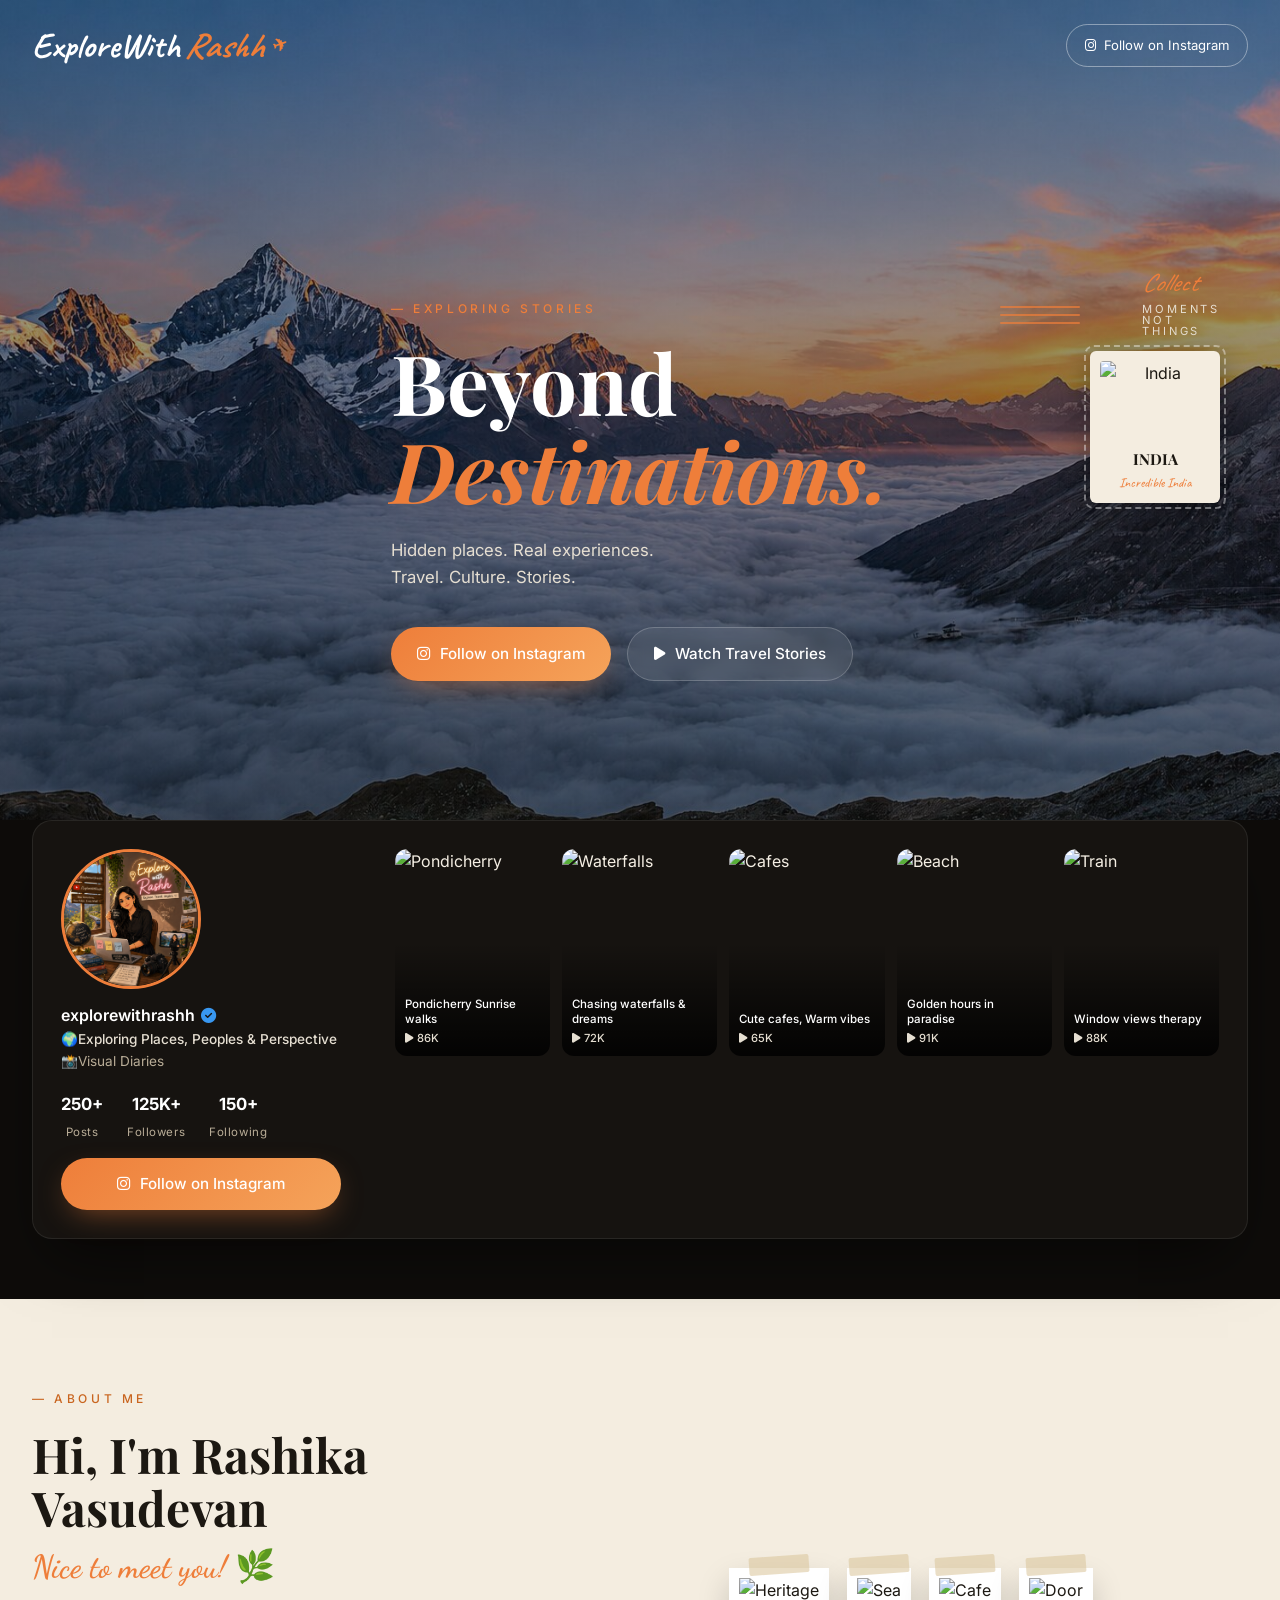
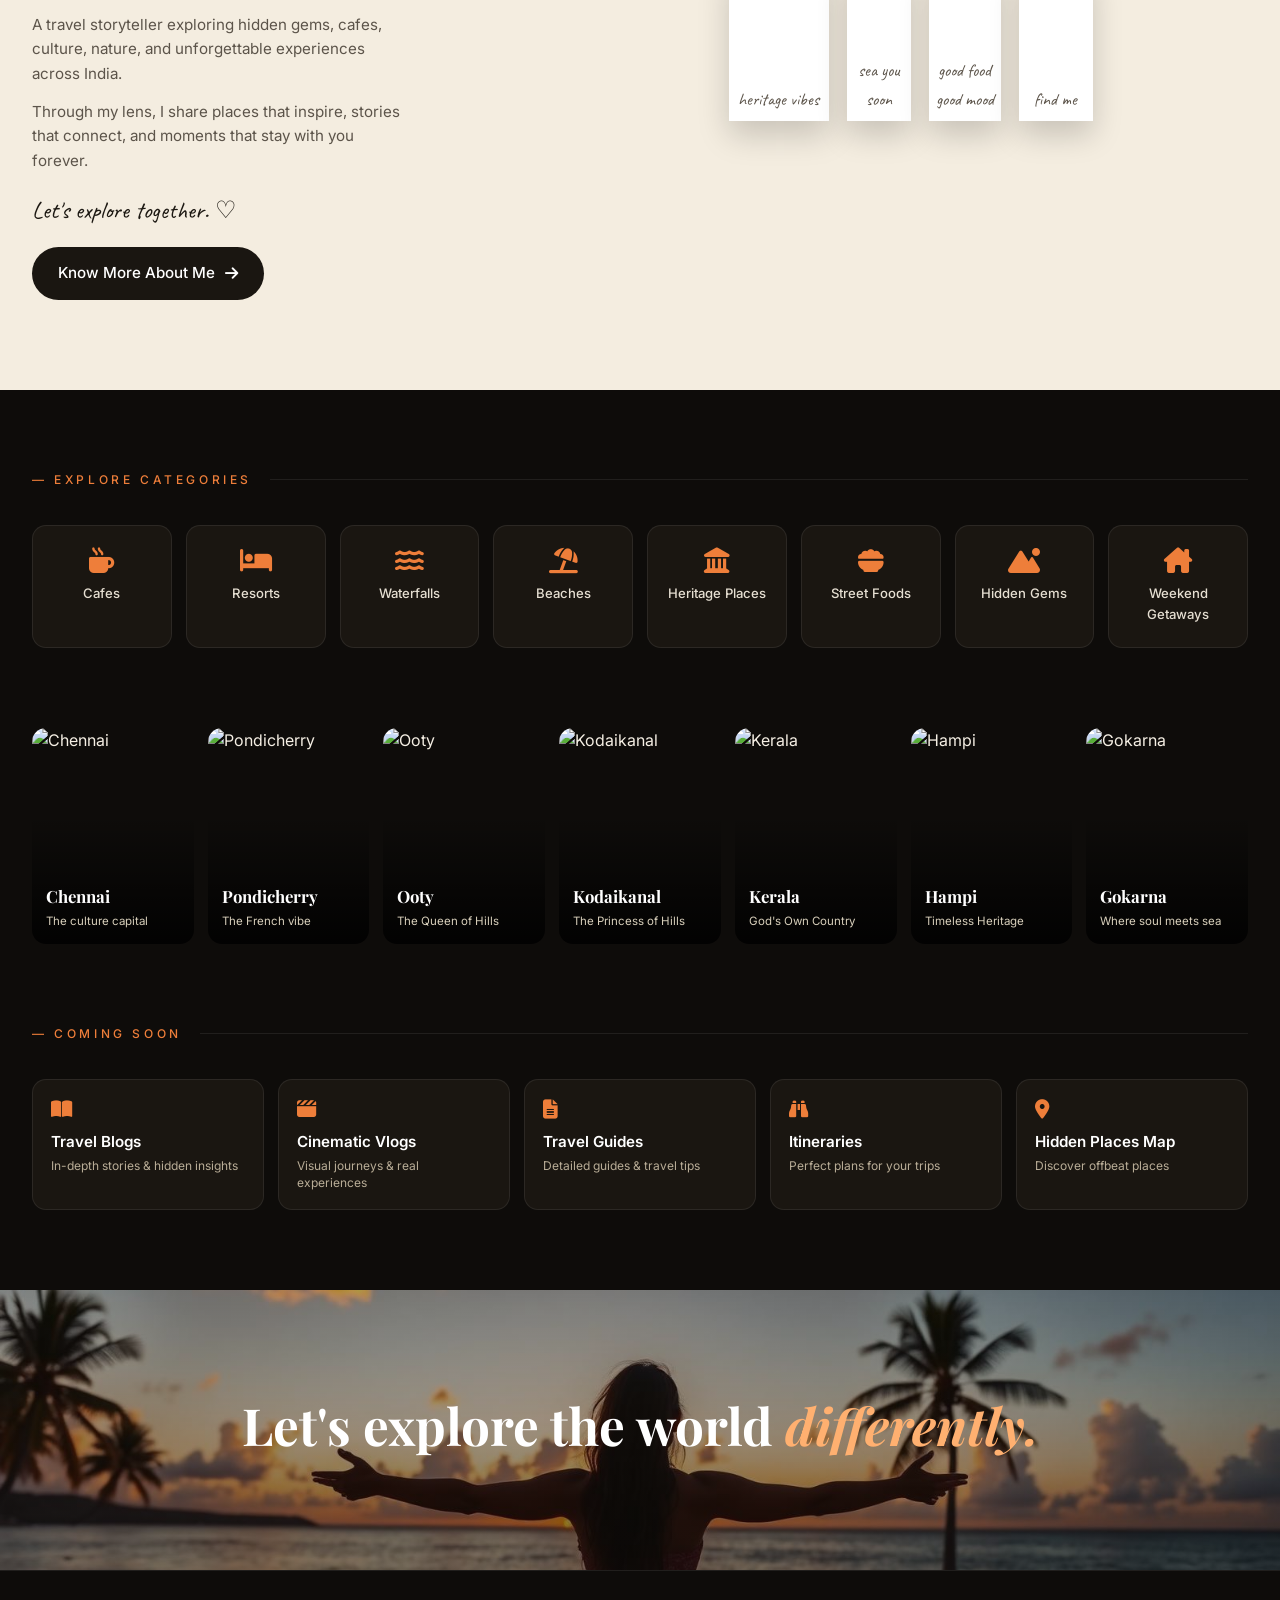
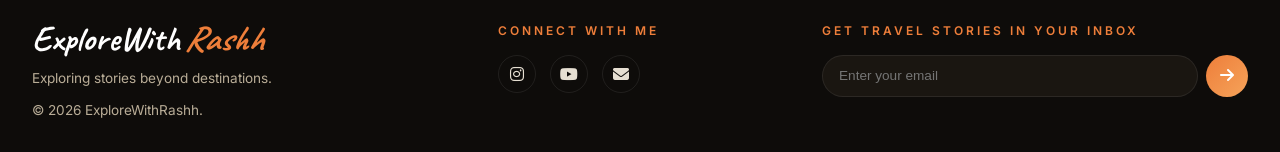
==== index.html @ 635e0f53 "Explorewithrashh first commit" ====
<!DOCTYPE html>
<html lang="en">

<head>
  <meta charset="UTF-8" />
  <meta name="viewport" content="width=device-width,initial-scale=1" />
  <title>ExploreWithRashh — Beyond Destinations</title>
  <meta name="description"
    content="Travel storyteller exploring hidden gems, cafes, culture, nature and unforgettable experiences across India." />
  <link rel="stylesheet" href="css/style.css" />
  <link rel="stylesheet" href="https://cdnjs.cloudflare.com/ajax/libs/font-awesome/6.5.0/css/all.min.css" />
</head>

<body>

  <!-- Navbar -->
  <header class="navbar">
    <div class="container nav-inner">
      <a href="index.html" class="logo">ExploreWith<span class="accent">Rashh</span><span class="plane">✈</span></a>
      <nav>
        <ul class="nav-links">
          <!-- <li><a href="index.html" class="active">HOME</a></li>
          <li><a href="pages/about.html">ABOUT</a></li>
          <li><a href="pages/destinations.html">DESTINATIONS</a></li>
          <li><a href="pages/categories.html">CATEGORIES</a></li>
          <li><a href="pages/coming-soon.html">COMING SOON</a></li>
          <li><a href="pages/contact.html">CONTACT</a></li> -->
        </ul>
      </nav>
      <a href="https://www.instagram.com/explorewithrashh" class="nav-cta"><i class="fa-brands fa-instagram"></i> Follow
        on Instagram</a>
      <button class="nav-toggle"><i class="fa-solid fa-bars"></i></button>
    </div>
  </header>

  <!-- Hero -->
  <section class="hero">
    <div class="container">
      <div class="hero-content">
        <div class="eyebrow">— Exploring Stories</div>
        <h1>Beyond <span class="italic">Destinations.</span></h1>
        <p>Hidden places. Real experiences.<br />Travel. Culture. Stories.</p>
        <div class="hero-actions">
          <a class="btn btn-primary" href="https://www.instagram.com/explorewithrashh"><i class="fa-brands fa-instagram"></i> Follow on Instagram</a>
          <a class="btn btn-ghost" href="https://www.youtube.com/@explorewithrashh" target="_blank"><i class="fa-solid fa-play"></i> Watch Travel Stories</a>
        </div>
      </div>
    </div>
    <div class="postal-lines"><span></span><span></span><span></span></div>
    <div class="hero-stamp">
      <div class="tag"><em>Collect</em><small>Moments<br />Not<br />Things</small></div>
      <div class="stamp">
        <img src="https://images.unsplash.com/photo-1564507592333-c60657eea523?w=400" alt="India" />
        <div class="label">INDIA</div>
        <div class="sublabel">Incredible India</div>
      </div>
    </div>
  </section>

  <!-- Instagram Card -->
  <section class="insta-section">
    <div class="container">
      <div class="insta-card">
        <div class="insta-profile">
          <div class="insta-avatar"><img src="./images/dp.png"
              alt="Rashh" /></div>
          <div>
            <div class="insta-handle">explorewithrashh <i class="fa-solid fa-circle-check verify"></i></div>
            <div class="insta-bio">
              <strong>🌍Exploring Places, Peoples & Perspective</strong>
              📸Visual Diaries
            </div>
          </div>
          <div class="insta-stats">
            <div><b>250+</b><span>Posts</span></div>
            <div><b>125K+</b><span>Followers</span></div>
            <div><b>150+</b><span>Following</span></div>
          </div>
          <a href="https://www.instagram.com/explorewithrashh" class="btn btn-primary insta-follow"><i class="fa-brands fa-instagram"></i> Follow on
            Instagram</a>
        </div>
        <div class="insta-grid" style="margin-left: 30px;">
          <div class="insta-tile"><img src="https://images.unsplash.com/photo-1629910020446-77e58778bd3b?q=80&w=1170&auto=format&fit=crop&ixlib=rb-4.1.0&ixid=M3wxMjA3fDB8MHxwaG90by1wYWdlfHx8fGVufDB8fHx8fA%3D%3D"
              alt="Pondicherry" />
            <div class="caption">Pondicherry Sunrise walks<div class="plays"><i class="fa-solid fa-play"></i> 86K</div>
            </div>
          </div>
          <div class="insta-tile"><img src="https://images.unsplash.com/photo-1432405972618-c60b0225b8f9?w=400"
              alt="Waterfalls" />
            <div class="caption">Chasing waterfalls & dreams<div class="plays"><i class="fa-solid fa-play"></i> 72K
              </div>
            </div>
          </div>
          <div class="insta-tile"><img src="https://images.unsplash.com/photo-1502602898657-3e91760cbb34?w=400"
              alt="Cafes" />
            <div class="caption">Cute cafes, Warm vibes<div class="plays"><i class="fa-solid fa-play"></i> 65K</div>
            </div>
          </div>
          <div class="insta-tile"><img src="https://images.unsplash.com/photo-1507525428034-b723cf961d3e?w=400"
              alt="Beach" />
            <div class="caption">Golden hours in paradise<div class="plays"><i class="fa-solid fa-play"></i> 91K</div>
            </div>
          </div>
          <div class="insta-tile"><img src="https://images.unsplash.com/photo-1474487548417-781cb71495f3?w=400"
              alt="Train" />
            <div class="caption">Window views therapy<div class="plays"><i class="fa-solid fa-play"></i> 88K</div>
            </div>
          </div>
        </div>
      </div>
    </div>
  </section>

  <!-- About -->
  <section class="about">
    <div class="container about-grid">
      <div>
        <div class="eyebrow" style="color:#c9651f">— About Me</div>
        <h2>Hi, I'm Rashika Vasudevan</h2>
        <div class="script">Nice to meet you! 🌿</div>
        <p>A travel storyteller exploring hidden gems, cafes, culture, nature, and unforgettable experiences across
          India.</p>
        <p>Through my lens, I share places that inspire, stories that connect, and moments that stay with you forever.
        </p>
        <div class="lets">Let's explore together. ♡</div>
        <a href="pages/about.html" class="btn btn-dark">Know More About Me <i class="fa-solid fa-arrow-right"></i></a>
      </div>
      <div class="polaroid-stack">
        <div class="polaroid" style="--r:-5deg"><img
            src="https://images.unsplash.com/photo-1582510003544-4d00b7f74220?w=400" alt="Heritage" />
          <div class="cap">heritage vibes</div>
        </div>
        <div class="polaroid" style="--r:3deg"><img
            src="https://images.unsplash.com/photo-1466442929976-97f336a657be?w=400" alt="Sea" />
          <div class="cap">sea you soon</div>
        </div>
        <div class="polaroid" style="--r:-2deg"><img
            src="https://images.unsplash.com/photo-1509042239860-f550ce710b93?w=400" alt="Cafe" />
          <div class="cap">good food good mood</div>
        </div>
        <div class="polaroid" style="--r:5deg"><img
            src="https://images.unsplash.com/photo-1528127269322-539801943592?w=400" alt="Door" />
          <div class="cap">find me</div>
        </div>
      </div>
    </div>
  </section>

  <!-- Categories -->
  <section class="section-dark">
    <div class="container">
      <div class="section-head"><span class="label">— Explore Categories</span><span class="line"></span></div>
      <div class="cat-grid">
        <div class="cat"><i class="fa-solid fa-mug-hot icon"></i>
          <div class="name">Cafes</div>
        </div>
        <div class="cat"><i class="fa-solid fa-bed icon"></i>
          <div class="name">Resorts</div>
        </div>
        <div class="cat"><i class="fa-solid fa-water icon"></i>
          <div class="name">Waterfalls</div>
        </div>
        <div class="cat"><i class="fa-solid fa-umbrella-beach icon"></i>
          <div class="name">Beaches</div>
        </div>
        <div class="cat"><i class="fa-solid fa-landmark icon"></i>
          <div class="name">Heritage Places</div>
        </div>
        <div class="cat"><i class="fa-solid fa-bowl-food icon"></i>
          <div class="name">Street Foods</div>
        </div>
        <div class="cat"><i class="fa-solid fa-mountain-sun icon"></i>
          <div class="name">Hidden Gems</div>
        </div>
        <div class="cat"><i class="fa-solid fa-house-chimney icon"></i>
          <div class="name">Weekend Getaways</div>
        </div>
      </div>
    </div>
  </section>

  <!-- Featured Destinations -->
  <section class="section-dark" style="padding-top:0">
    <div class="container">
      <!-- <div class="section-head"><span class="label">— Featured Destinations</span><span class="line"></span><a
          href="pages/destinations.html" class="more">View all destinations →</a></div> -->
          <!-- <div class="section-head"><span class="label">— Featured Destinations</span><span class="line"></span><a
          href="#" class="more">View all destinations →</a></div> -->
      <div class="dest-grid">
        <div class="dest"><img src="https://images.unsplash.com/photo-1582510003544-4d00b7f74220?w=600" alt="Chennai" />
          <div class="info">
            <h4>Chennai</h4>
            <p>The culture capital</p>
          </div>
        </div>
        <div class="dest"><img src="https://images.unsplash.com/photo-1582719471384-894fbb16e074?w=600"
            alt="Pondicherry" />
          <div class="info">
            <h4>Pondicherry</h4>
            <p>The French vibe</p>
          </div>
        </div>
        <div class="dest"><img src="https://images.unsplash.com/photo-1591389703635-e15a07b842d7?w=600" alt="Ooty" />
          <div class="info">
            <h4>Ooty</h4>
            <p>The Queen of Hills</p>
          </div>
        </div>
        <div class="dest"><img src="https://images.unsplash.com/photo-1469474968028-56623f02e42e?w=600"
            alt="Kodaikanal" />
          <div class="info">
            <h4>Kodaikanal</h4>
            <p>The Princess of Hills</p>
          </div>
        </div>
        <div class="dest"><img src="https://images.unsplash.com/photo-1602216056096-3b40cc0c9944?w=600" alt="Kerala" />
          <div class="info">
            <h4>Kerala</h4>
            <p>God's Own Country</p>
          </div>
        </div>
        <div class="dest"><img src="https://images.unsplash.com/photo-1564507592333-c60657eea523?w=600" alt="Hampi" />
          <div class="info">
            <h4>Hampi</h4>
            <p>Timeless Heritage</p>
          </div>
        </div>
        <div class="dest"><img src="https://images.unsplash.com/photo-1507525428034-b723cf961d3e?w=600" alt="Gokarna" />
          <div class="info">
            <h4>Gokarna</h4>
            <p>Where soul meets sea</p>
          </div>
        </div>
      </div>
    </div>
  </section>

  <!-- Coming Soon -->
  <section class="section-dark" style="padding-top:0">
    <div class="container">
      <div class="section-head"><span class="label">— Coming Soon</span><span class="line"></span></div>
      <div class="cs-grid">
        <div class="cs"><i class="fa-solid fa-book-open icon"></i>
          <h5>Travel Blogs</h5>
          <p>In-depth stories & hidden insights</p>
        </div>
        <div class="cs"><i class="fa-solid fa-clapperboard icon"></i>
          <h5>Cinematic Vlogs</h5>
          <p>Visual journeys & real experiences</p>
        </div>
        <div class="cs"><i class="fa-solid fa-file-lines icon"></i>
          <h5>Travel Guides</h5>
          <p>Detailed guides & travel tips</p>
        </div>
        <div class="cs"><i class="fa-solid fa-binoculars icon"></i>
          <h5>Itineraries</h5>
          <p>Perfect plans for your trips</p>
        </div>
        <div class="cs"><i class="fa-solid fa-location-dot icon"></i>
          <h5>Hidden Places Map</h5>
          <p>Discover offbeat places</p>
        </div>
      </div>
    </div>
  </section>

  <!-- Big CTA Banner -->
  <section class="cta-banner">
    <div>
      <h2>Let's explore the world <span class="italic">differently.</span></h2>
      <!-- <a href="#" class="btn btn-primary">Join the Journey</a> -->
    </div>
  </section>

  <!-- Footer -->
  <footer class="footer">
    <div class="container footer-grid">
      <div>
        <a class="logo">ExploreWith<span class="accent">Rashh</span></a>
        <p class="tag">Exploring stories beyond destinations.</p>
        <p class="tag">© 2026 ExploreWithRashh.</p>
      </div>
      <div>
        <h6>Connect With Me</h6>
        <div class="socials">
          <a href="https://www.instagram.com/explorewithrashh" target="_blank">
            <i class="fa-brands fa-instagram"></i>
          </a>
          <a href="https://www.youtube.com/@explorewithrashh" target="_blank">
            <i class="fa-brands fa-youtube"></i>
          </a>
          <a href="mailto:explorewithrashh@gmail.com">
            <i class="fa-solid fa-envelope"></i>
          </a>
        </div>
      </div>
      <div>
        <h6>Get Travel Stories In Your Inbox</h6>
        <form class="newsletter">
          <input type="email" placeholder="Enter your email" required />
          <button type="submit"><i class="fa-solid fa-arrow-right"></i></button>
        </form>
      </div>
    </div>
  </footer>

  <script src="js/script.js"></script>
</body>

</html>
---- css/style.css ----
/* ===== ExploreWithRashh — Travel Blog ===== */
@import url('https://fonts.googleapis.com/css2?family=Playfair+Display:ital,wght@0,400;0,700;0,900;1,400;1,700&family=Inter:wght@300;400;500;600;700&family=Caveat:wght@400;600;700&family=Dancing+Script:wght@600;700&display=swap');

:root {
  --bg-dark: #0e0c0a;
  --bg-dark-2: #15110d;
  --bg-cream: #f4ede0;
  --bg-cream-2: #ece3d2;
  --text-light: #f5efe4;
  --text-muted: #b9ad97;
  --text-dark: #1c1812;
  --text-dark-muted: #5c544a;
  --accent: #ee7e3a;
  --accent-2: #f5a35a;
  --accent-glow: #ffb070;
  --gradient-accent: linear-gradient(135deg, #ee7e3a 0%, #f5a35a 100%);
  --border-dark: rgba(255, 255, 255, .08);
  --border-cream: rgba(0, 0, 0, .08);
  --radius: 14px;
}

* {
  box-sizing: border-box;
  margin: 0;
  padding: 0
}

html {
  scroll-behavior: smooth
}

body {
  font-family: 'Inter', sans-serif;
  background: var(--bg-dark);
  color: var(--text-light);
  line-height: 1.6;
  overflow-x: hidden
}

img {
  max-width: 100%;
  display: block
}

a {
  color: inherit;
  text-decoration: none
}

.container {
  max-width: 1280px;
  margin: 0 auto;
  padding: 0 32px
}

/* ===== Logo (signature look like reference) ===== */
.logo {
  font-family: 'Caveat', cursive;
    font-size: 35px;
  font-weight: 700;
  color: #fff;
  display: inline-flex;
  align-items: center;
  gap: 4px;
  line-height: 1
}

.logo .accent {
  color: var(--accent);
  font-style: italic
}

.logo .plane {
  font-size: 1.1rem;
  display: inline-block;
  transform: rotate(-20deg);
  margin-left: 6px;
  color: var(--accent)
}

/* ===== Navbar ===== */
.navbar {
  position: absolute;
  top: 0;
  left: 0;
  right: 0;
  z-index: 50;
  padding: 24px 0
}

.nav-inner {
  display: flex;
  align-items: center;
  justify-content: space-between;
  gap: 24px
}

.nav-links {
  display: flex;
  gap: 36px;
  list-style: none;
  font-size: .85rem;
  font-weight: 500;
  letter-spacing: .12em
}

.nav-links a {
  color: #e6dfd2;
  transition: color .25s;
  position: relative;
  padding-bottom: 6px
}

.nav-links a.active,
.nav-links a:hover {
  color: #fff
}

.nav-links a.active::after {
  content: '';
  position: absolute;
  left: 0;
  right: 0;
  bottom: 0;
  height: 2px;
  background: var(--accent);
  border-radius: 2px
}

.nav-cta {
  display: inline-flex;
  align-items: center;
  gap: 8px;
  border: 1px solid rgba(255, 255, 255, .4);
  padding: 10px 18px;
  border-radius: 999px;
  font-size: .82rem;
  color: #fff;
  transition: all .25s
}

.nav-cta:hover {
  background: #fff;
  color: #000
}

.nav-toggle {
  display: none;
  background: none;
  border: none;
  color: #fff;
  font-size: 1.5rem;
  cursor: pointer
}

/* ===== Hero ===== */
.hero {
  position: relative;
  min-height: 100vh;
  background: linear-gradient(180deg, rgba(14, 12, 10, .35) 0%, rgba(14, 12, 10, .55) 100%), url('../images/hero.jpg') center/cover no-repeat;
  display: flex;
  align-items: center;
  padding: 140px 0 60px
}

.hero-content {
  max-width: 620px
}

.eyebrow {
  font-size: .75rem;
  letter-spacing: .3em;
  color: var(--accent);
  text-transform: uppercase;
  margin-bottom: 20px;
  font-weight: 500
}

.hero h1 {
  font-family: 'Playfair Display', serif;
  font-size: clamp(3rem, 6.5vw, 5.5rem);
  font-weight: 700;
  line-height: 1.05;
  color: #fff;
  margin-bottom: 24px
}

.hero h1 .italic {
  font-style: italic;
  color: var(--accent);
  font-weight: 700;
  display: block
}

.hero p {
  font-size: 1.05rem;
  color: #e6dfd2;
  margin-bottom: 36px;
  max-width: 480px
}

.hero-actions {
  display: flex;
  flex-wrap: wrap;
  gap: 16px
}

.btn {
  display: inline-flex;
  align-items: center;
  gap: 10px;
  padding: 14px 26px;
  border-radius: 999px;
  font-size: .95rem;
  font-weight: 500;
  cursor: pointer;
  border: none;
  transition: transform .25s, box-shadow .25s, background .25s
}

.btn-primary {
  background: var(--gradient-accent);
  color: #fff;
  box-shadow: 0 10px 30px -10px rgba(238, 126, 58, .55)
}

.btn-primary:hover {
  transform: translateY(-2px);
  box-shadow: 0 14px 36px -10px rgba(238, 126, 58, .7)
}

.btn-ghost {
  background: rgba(255, 255, 255, .08);
  color: #fff;
  border: 1px solid rgba(255, 255, 255, .2);
  backdrop-filter: blur(8px)
}

.btn-ghost:hover {
  background: rgba(255, 255, 255, .18)
}

.btn-dark {
  background: #1a1611;
  color: #fff
}

.btn-dark:hover {
  background: #000
}

/* Stamp + tagline */
.hero-stamp {
  position: absolute;
  right: 60px;
  top: 30%;
  display: flex;
  flex-direction: column;
  align-items: flex-end;
  gap: 14px;
  color: #fff
}

.hero-stamp .tag {
  font-family: 'Caveat', cursive;
  font-size: 1.6rem;
  color: var(--accent);
  line-height: 1
}

.hero-stamp .tag small {
  display: block;
  font-family: 'Inter', sans-serif;
  font-size: .7rem;
  color: #e6dfd2;
  letter-spacing: .25em;
  margin-top: 8px;
  text-transform: uppercase
}

.stamp {
  width: 130px;
  background: #f4ede0;
  color: #1c1812;
  border-radius: 6px;
  padding: 10px;
  text-align: center;
  box-shadow: 0 8px 30px rgba(0, 0, 0, .4);
  position: relative
}

.stamp::before {
  content: '';
  position: absolute;
  inset: -6px;
  border: 2px dashed rgba(255, 255, 255, .4);
  border-radius: 10px;
  pointer-events: none
}

.stamp img {
  border-radius: 4px;
  height: 80px;
  object-fit: cover;
  width: 100%
}

.stamp .label {
  font-family: 'Playfair Display', serif;
  font-weight: 700;
  font-size: .95rem;
  margin-top: 6px
}

.stamp .sublabel {
  font-family: 'Caveat', cursive;
  font-size: .85rem;
  color: var(--accent)
}

.postal-lines {
  position: absolute;
  right: 200px;
  top: 34%;
  display: flex;
  flex-direction: column;
  gap: 6px
}

.postal-lines span {
  width: 80px;
  height: 2px;
  background: var(--accent);
  border-radius: 2px;
  opacity: .7
}

/* ===== Instagram Card ===== */
.insta-section {
  background: var(--bg-dark);
  padding: 0 0 60px;
  margin-top: -80px;
  position: relative;
  z-index: 10
}

.insta-card {
  background: #161310;
  border: 1px solid var(--border-dark);
  border-radius: 20px;
  padding: 28px;
  display: grid;
  grid-template-columns: 280px 1fr;
  gap: 24px;
  box-shadow: 0 30px 60px -20px rgba(0, 0, 0, .6)
}

.insta-profile {
  display: flex;
  flex-direction: column;
  align-items: flex-start;
  gap: 14px
}

.insta-avatar {
  width: 50%;
  height: 50%;
  border-radius: 50%;
  border: 3px solid var(--accent);
  overflow: hidden
}

.insta-avatar img {
  width: 100%;
  height: 100%;
  object-fit: cover
}

.insta-handle {
  display: flex;
  align-items: center;
  gap: 6px;
  font-weight: 600;
  color: #fff
}

.insta-handle .verify {
  color: #3897f0;
  font-size: .95rem
}

.insta-bio {
  font-size: .85rem;
  color: var(--text-muted);
  line-height: 1.5
}

.insta-bio strong {
  display: block;
  color: #e6dfd2;
  font-weight: 500;
  margin-bottom: 2px
}

.insta-stats {
  display: flex;
  gap: 24px;
  margin-top: 6px
}

.insta-stats div {
  text-align: center
}

.insta-stats b {
  display: block;
  color: #fff;
  font-size: 1.05rem
}

.insta-stats span {
  font-size: .72rem;
  color: var(--text-muted);
  letter-spacing: .05em
}

.insta-follow {
  width: 100%;
  justify-content: center;
  margin-top: auto
}

.insta-grid {
  display: grid;
  grid-template-columns: repeat(5, 1fr);
  gap: 12px
}

.insta-tile {
  position: relative;
  border-radius: 12px;
  overflow: hidden;
  aspect-ratio: 3/4;
  cursor: pointer
}

.insta-tile img {
  width: 100%;
  height: 100%;
  object-fit: cover;
  transition: transform .5s
}

.insta-tile:hover img {
  transform: scale(1.08)
}

.insta-tile::after {
  content: '';
  position: absolute;
  inset: 0;
  background: linear-gradient(180deg, transparent 45%, rgba(0, 0, 0, .85) 100%)
}

.insta-tile .caption {
  position: absolute;
  left: 10px;
  right: 10px;
  bottom: 10px;
  z-index: 2;
  color: #fff;
  font-size: .72rem;
  line-height: 1.3;
  font-weight: 500
}

.insta-tile .plays {
  display: flex;
  align-items: center;
  gap: 4px;
  font-size: .7rem;
  color: #e6dfd2;
  margin-top: 4px
}

/* ===== About section ===== */
.about {
  background: var(--bg-cream);
  color: var(--text-dark);
  padding: 90px 0;
  position: relative
}

.about-grid {
  display: grid;
  grid-template-columns: 1fr 1.4fr;
  gap: 60px;
  align-items: center
}

.about h2 {
  font-family: 'Playfair Display', serif;
  font-size: 3rem;
  font-weight: 700;
  line-height: 1.1;
  margin-bottom: 8px
}

.about .script {
  font-family: 'Dancing Script', cursive;
  font-size: 2rem;
  color: var(--accent);
  font-weight: 600;
  margin-bottom: 20px;
  display: inline-block
}

.about p {
  font-size: .95rem;
  color: var(--text-dark-muted);
  margin-bottom: 14px;
  max-width: 380px
}

.about .lets {
  font-family: 'Caveat', cursive;
  font-size: 1.5rem;
  color: var(--text-dark);
  margin: 18px 0 18px
}

.polaroid-stack {
  position: relative;
  display: flex;
  gap: 18px;
  flex-wrap: wrap;
  justify-content: center
}

.polaroid {
  background: #fff;
  padding: 10px 10px 36px;
  box-shadow: 0 14px 30px rgba(0, 0, 0, .18);
  transform: rotate(var(--r, -3deg));
  transition: transform .4s;
  position: relative;
  max-width: 230px
}

.polaroid:hover {
  transform: rotate(0) scale(1.04);
  z-index: 5
}

.polaroid img {
  aspect-ratio: 3/4;
  object-fit: cover;
  width: 100%
}

.polaroid .cap {
  position: absolute;
  bottom: 8px;
  left: 0;
  right: 0;
  text-align: center;
  font-family: 'Caveat', cursive;
  font-size: 1.1rem;
  color: #5c544a
}

.polaroid::before {
  content: '';
  position: absolute;
  top: -12px;
  left: 50%;
  transform: translateX(-50%) rotate(-4deg);
  width: 60px;
  height: 18px;
  background: rgba(220, 200, 160, .6);
  border-radius: 2px
}

/* ===== Categories ===== */
.section-dark {
  background: var(--bg-dark);
  padding: 80px 0
}

.section-head {
  display: flex;
  align-items: center;
  gap: 18px;
  margin-bottom: 36px
}

.section-head .label {
  font-size: .75rem;
  letter-spacing: .3em;
  color: var(--accent);
  text-transform: uppercase;
  font-weight: 500;
  white-space: nowrap
}

.section-head .line {
  flex: 1;
  height: 1px;
  background: var(--border-dark)
}

.section-head .more {
  font-size: .85rem;
  color: var(--text-muted)
}

.section-head .more:hover {
  color: var(--accent)
}

.cat-grid {
  display: grid;
  grid-template-columns: repeat(8, 1fr);
  gap: 14px
}

.cat {
  background: #1a1611;
  border: 1px solid var(--border-dark);
  border-radius: 14px;
  padding: 22px 10px;
  text-align: center;
  transition: all .3s;
  cursor: pointer
}

.cat:hover {
  border-color: var(--accent);
  transform: translateY(-4px);
  box-shadow: 0 12px 30px -10px rgba(238, 126, 58, .3)
}

.cat .icon {
  font-size: 1.6rem;
  color: var(--accent);
  margin-bottom: 10px;
  display: block
}

.cat .name {
  font-size: .82rem;
  color: #e6dfd2;
  font-weight: 500
}

/* ===== Destinations ===== */
.dest-grid {
  display: grid;
  grid-template-columns: repeat(7, 1fr);
  gap: 14px
}

.dest {
  position: relative;
  border-radius: 14px;
  overflow: hidden;
  aspect-ratio: 3/4;
  cursor: pointer
}

.dest img {
  width: 100%;
  height: 100%;
  object-fit: cover;
  transition: transform .6s
}

.dest:hover img {
  transform: scale(1.08)
}

.dest::after {
  content: '';
  position: absolute;
  inset: 0;
  background: linear-gradient(180deg, transparent 40%, rgba(0, 0, 0, .85))
}

.dest .info {
  position: absolute;
  left: 14px;
  right: 14px;
  bottom: 14px;
  z-index: 2;
  color: #fff
}

.dest .info h4 {
  font-family: 'Playfair Display', serif;
  font-size: 1.05rem;
  margin-bottom: 2px
}

.dest .info p {
  font-size: .72rem;
  color: #d8cfbb
}

/* ===== Coming Soon ===== */
.cs-grid {
  display: grid;
  grid-template-columns: repeat(5, 1fr);
  gap: 14px
}

.cs {
  background: #1a1611;
  border: 1px solid var(--border-dark);
  border-radius: 14px;
  padding: 18px;
  transition: border-color .3s
}

.cs:hover {
  border-color: var(--accent)
}

.cs .icon {
  color: var(--accent);
  font-size: 1.2rem;
  margin-bottom: 10px
}

.cs h5 {
  font-size: .95rem;
  color: #fff;
  margin-bottom: 4px;
  font-weight: 600
}

.cs p {
  font-size: .75rem;
  color: var(--text-muted);
  line-height: 1.4
}

/* ===== Big CTA Banner ===== */
.cta-banner {
  position: relative;
  min-height: 280px;
  background: linear-gradient(180deg, rgba(14, 12, 10, .3), rgba(14, 12, 10, .5)), url('../images/cta-banner.jpg') center/cover no-repeat;
  display: flex;
  align-items: center;
  justify-content: center;
  padding: 80px 20px;
  text-align: center
}

.cta-banner h2 {
  font-family: 'Playfair Display', serif;
  font-size: clamp(2rem, 4vw, 3.2rem);
  color: #fff;
  font-weight: 700;
  margin-bottom: 8px
}

.cta-banner h2 .italic {
  font-style: italic;
  color: var(--accent-glow);
  font-weight: 700
}

.cta-banner .btn {
  margin-top: 18px
}

/* ===== Footer ===== */
.footer {
  background: var(--bg-dark);
  padding: 50px 0 30px;
  border-top: 1px solid var(--border-dark)
}

.footer-grid {
  display: grid;
  grid-template-columns: 1.5fr 1fr 1.5fr;
  gap: 40px;
  align-items: start
}

.footer p.tag {
  font-size: .85rem;
  color: var(--text-muted);
  margin-top: 10px
}

.footer h6 {
  font-size: .75rem;
  letter-spacing: .25em;
  color: var(--accent);
  text-transform: uppercase;
  margin-bottom: 14px;
  font-weight: 600
}

.socials {
  display: flex;
  gap: 14px
}

.socials a {
  width: 38px;
  height: 38px;
  border-radius: 50%;
  border: 1px solid var(--border-dark);
  display: inline-flex;
  align-items: center;
  justify-content: center;
  color: #e6dfd2;
  transition: all .25s
}

.socials a:hover {
  background: var(--accent);
  border-color: var(--accent);
  color: #fff
}

.newsletter {
  display: flex;
  gap: 8px;
  margin-top: 8px
}

.newsletter input {
  flex: 1;
  background: #1a1611;
  border: 1px solid var(--border-dark);
  color: #fff;
  padding: 12px 16px;
  border-radius: 999px;
  font-size: .85rem;
  outline: none
}

.newsletter input:focus {
  border-color: var(--accent)
}

.newsletter button {
  background: var(--gradient-accent);
  border: none;
  color: #fff;
  width: 42px;
  height: 42px;
  border-radius: 50%;
  cursor: pointer;
  font-size: 1rem
}

.copyright {
  font-size: .75rem;
  color: var(--text-muted);
  margin-top: 30px;
  text-align: left
}

/* ===== Inner page styles ===== */
.page-hero {
  padding: 160px 0 60px;
  background: linear-gradient(180deg, #0e0c0a, #15110d);
  text-align: center;
  border-bottom: 1px solid var(--border-dark)
}

.page-hero .eyebrow {
  justify-content: center
}

.page-hero h1 {
  font-family: 'Playfair Display', serif;
  font-size: clamp(2.5rem, 5vw, 4rem);
  color: #fff;
  margin-bottom: 14px
}

.page-hero h1 .italic {
  font-style: italic;
  color: var(--accent)
}

.page-hero p {
  color: var(--text-muted);
  max-width: 560px;
  margin: 0 auto
}

.about-page {
  background: var(--bg-cream);
  color: var(--text-dark);
  padding: 80px 0
}

.about-page .about-grid {
  grid-template-columns: 1fr 1fr
}

/* ===== Responsive ===== */
@media(max-width:1024px) {
  .insta-card {
    grid-template-columns: 1fr
  }

  .insta-grid {
    grid-template-columns: repeat(3, 1fr)
  }

  .cat-grid {
    grid-template-columns: repeat(4, 1fr)
  }

  .dest-grid {
    grid-template-columns: repeat(3, 1fr)
  }

  .cs-grid {
    grid-template-columns: repeat(2, 1fr)
  }

  .about-grid {
    grid-template-columns: 1fr;
    gap: 40px
  }

  .footer-grid {
    grid-template-columns: 1fr
  }

  .hero-stamp,
  .postal-lines {
    display: none
  }
}

@media(max-width:640px) {

  .nav-links,
  .nav-cta {
    display: none
  }

  .nav-toggle {
    display: block
  }

  .nav-links.open {
    display: flex;
    flex-direction: column;
    position: absolute;
    top: 70px;
    left: 20px;
    right: 20px;
    background: #1a1611;
    padding: 20px;
    border-radius: 14px;
    gap: 18px
  }

  .insta-grid {
    grid-template-columns: repeat(2, 1fr)
  }

  .cat-grid {
    grid-template-columns: repeat(2, 1fr)
  }

  .dest-grid {
    grid-template-columns: repeat(2, 1fr)
  }

  .cs-grid {
    grid-template-columns: 1fr
  }

  .container {
    padding: 0 20px
  }
}
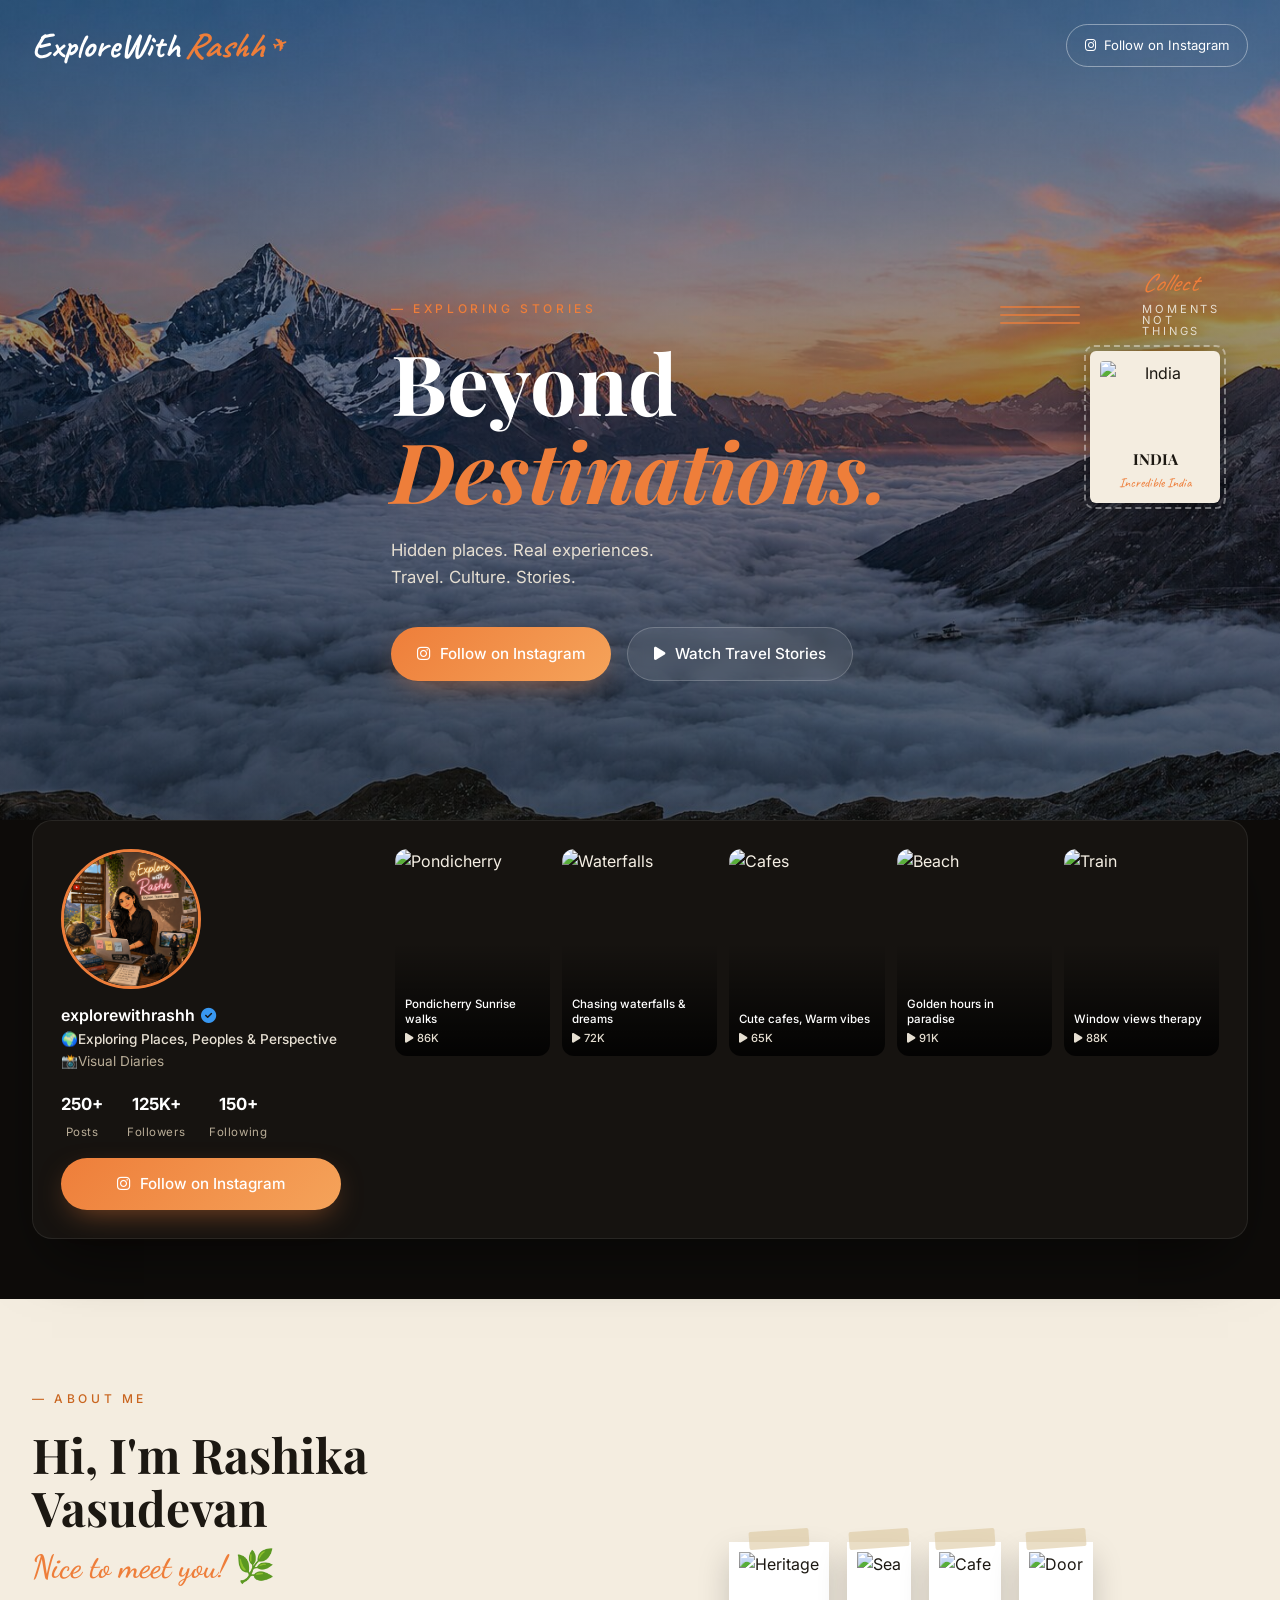
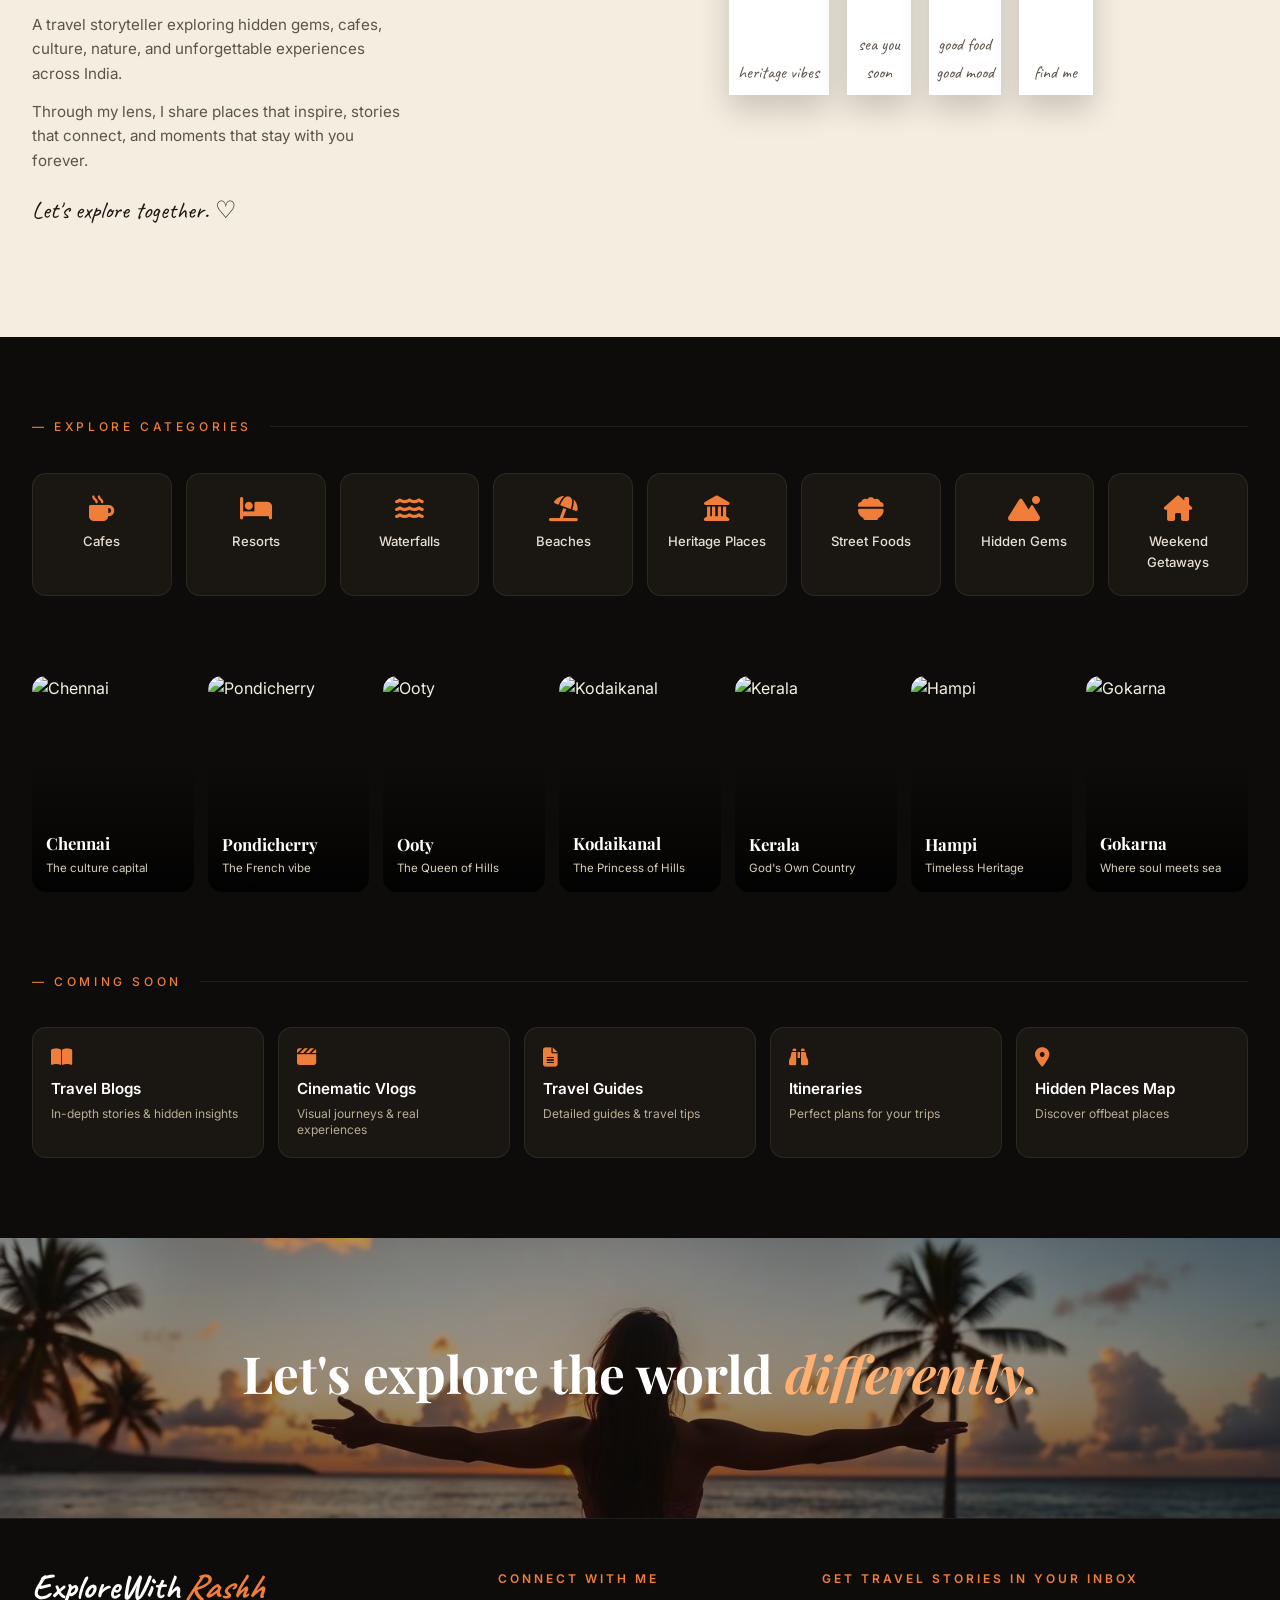
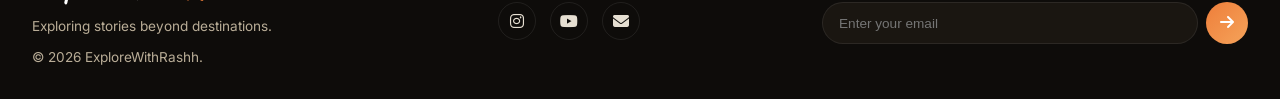
==== commit cf2aa1d4: "Update index.html Commanded Know more about me" ====
--- a/index.html
+++ b/index.html
@@ -123,7 +123,7 @@
         <p>Through my lens, I share places that inspire, stories that connect, and moments that stay with you forever.
         </p>
         <div class="lets">Let's explore together. ♡</div>
-        <a href="pages/about.html" class="btn btn-dark">Know More About Me <i class="fa-solid fa-arrow-right"></i></a>
+        <!-- <a href="pages/about.html" class="btn btn-dark">Know More About Me <i class="fa-solid fa-arrow-right"></i></a> -->
       </div>
       <div class="polaroid-stack">
         <div class="polaroid" style="--r:-5deg"><img
@@ -307,4 +307,4 @@
   <script src="js/script.js"></script>
 </body>
 
-</html>+</html>
